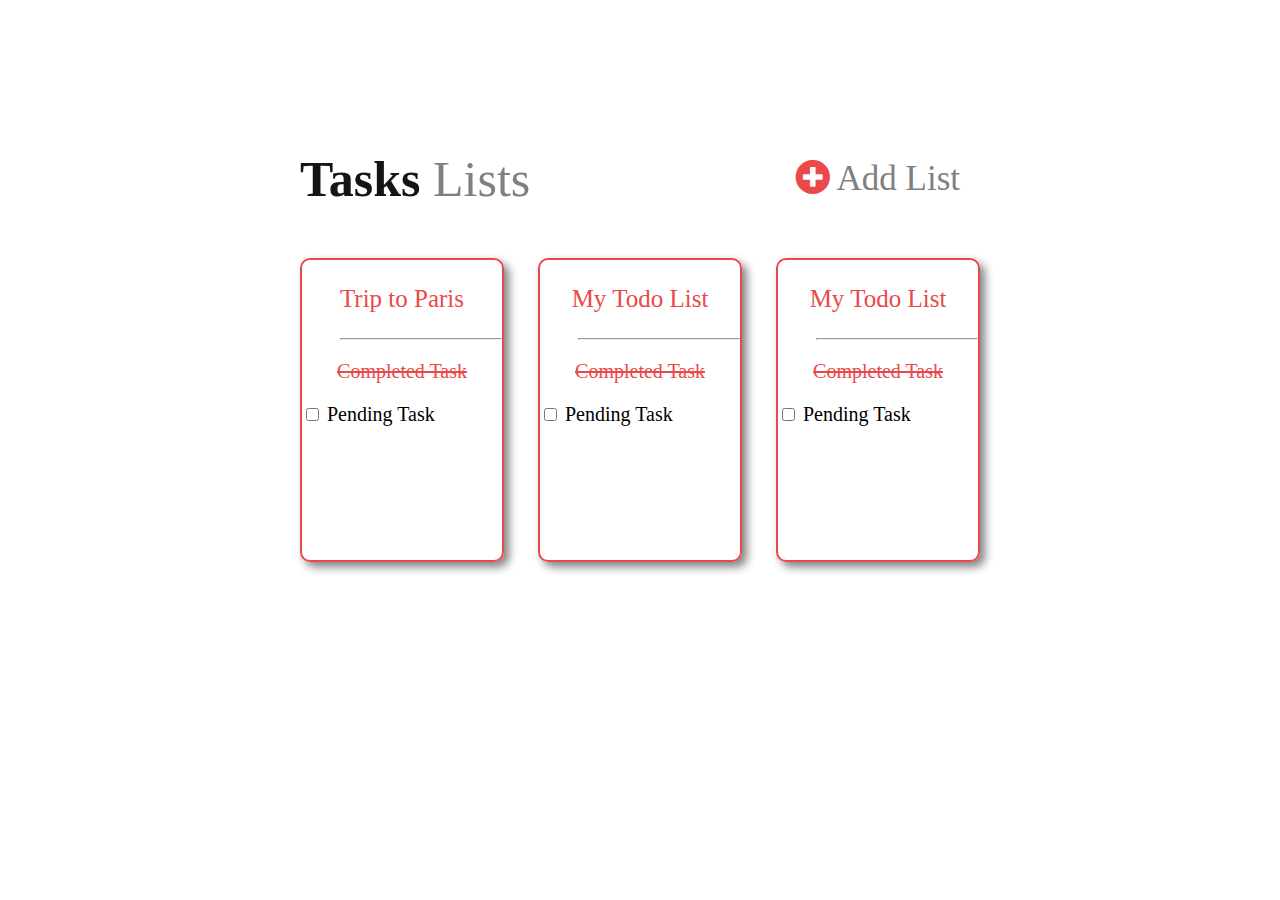
==== index.html @ 40825ae4 "home" ====
<!DOCTYPE html>
<html lang="en">

<head>
    <meta charset="UTF-8">
    <meta http-equiv="X-UA-Compatible" content="IE=edge">
    <meta name="viewport" content="width=device-width, initial-scale=1.0">
    <title>Todo|Home</title>
    <link rel="stylesheet" href="./styles/index.css">
    <link rel="stylesheet" href="https://cdnjs.cloudflare.com/ajax/libs/font-awesome/5.15.4/css/all.min.css" integrity="sha512-1ycn6IcaQQ40/MKBW2W4Rhis/DbILU74C1vSrLJxCq57o941Ym01SwNsOMqvEBFlcgUa6xLiPY/NS5R+E6ztJQ==" crossorigin="anonymous" referrerpolicy="no-referrer">
</head>

<body>
    <div class="container">

        <div class="first">

            <div class="heading">
                <span class="tasks">Tasks</span>
                <span class="lists"> Lists</span>
            </div>
            <div class="add">
                <span class="plus">
                    <i class="fas fa-plus-circle"></i>
                </span>
                <span class="textadd">
                    Add List
                </span>
            </div>

        </div>

        <div class="second">

            <div class="box1 box">
                <center>
                    <p class="subhead">Trip to Paris</p>
                    <hr>
                    <p class="strike">Completed Task</p>
                </center>
                <form action="" class="forms forms1">
                    <input type="checkbox" name="items" id=item1>
                    <label for="item1">Pending Task</label>
                </form>
            </div>
            <div class="box2 box">
                <center>
                    <p class="subhead">My Todo List</p>
                    <hr>
                    <p class="strike">Completed Task</p>
                </center>
                <form action="" class="forms forms1">
                    <input type="checkbox" name="items" id=item1>
                    <label for="item1">Pending Task</label>
                </form>
            </div>
            <div class="box3 box">
                <center>
                    <p class="subhead">My Todo List</p>
                    <hr>
                    <p class="strike">Completed Task</p>
                </center>
                <form action="" class="forms forms1">
                    <input type="checkbox" name="items" id=item1>
                    <label for="item1">Pending Task</label>
                </form>
            </div>



        </div>

    </div>
</body>

</html>
---- styles/index.css ----
body {
    margin: 0px;
    padding: 0px;
}

.container {
    margin: 50px;
    padding: 50px;
}

.first {
    display: flex;
    margin: 50px;
    padding-left: 150px;
    padding-right: 170px;
    justify-content: space-between;
}

.heading {
    font-size: 50px;
}

.tasks {
    font-weight: bolder;
    color: rgb(22, 21, 21);
}

.lists {
    color: grey;
}

.fa-plus-circle:before {
    content: "\f055";
    color: rgb(235, 73, 73);
}

.add {
    font-size: 35px;
    color: grey;
    margin-top: 9px;
}

.textadd {
    font-size: 35px;
    color: grey;
    margin-top: 9px;
}

.second {
    display: flex;
    margin-left: 50px;
    margin-right: 50px;
    margin-bottom: 50px;
    padding-left: 150px;
    padding-right: 150px;
    padding-bottom: 100px;
    justify-content: space-between;
}

.subhead {
    font-size: 25px;
    color: rgb(235, 73, 73);
}

.strike {
    text-decoration: line-through;
    font-size: 20px;
    color: rgb(235, 73, 73);
    font-weight: 500;
}

.box {
    height: 300px;
    width: 200px;
    border: 2px solid rgb(235, 73, 73);
    border-radius: 10px;
    box-shadow: 5px 5px 10px grey;
}

.forms {
    font-size: 20px;
}

hr {
    width: 80%;
    margin-right: 0px;
}
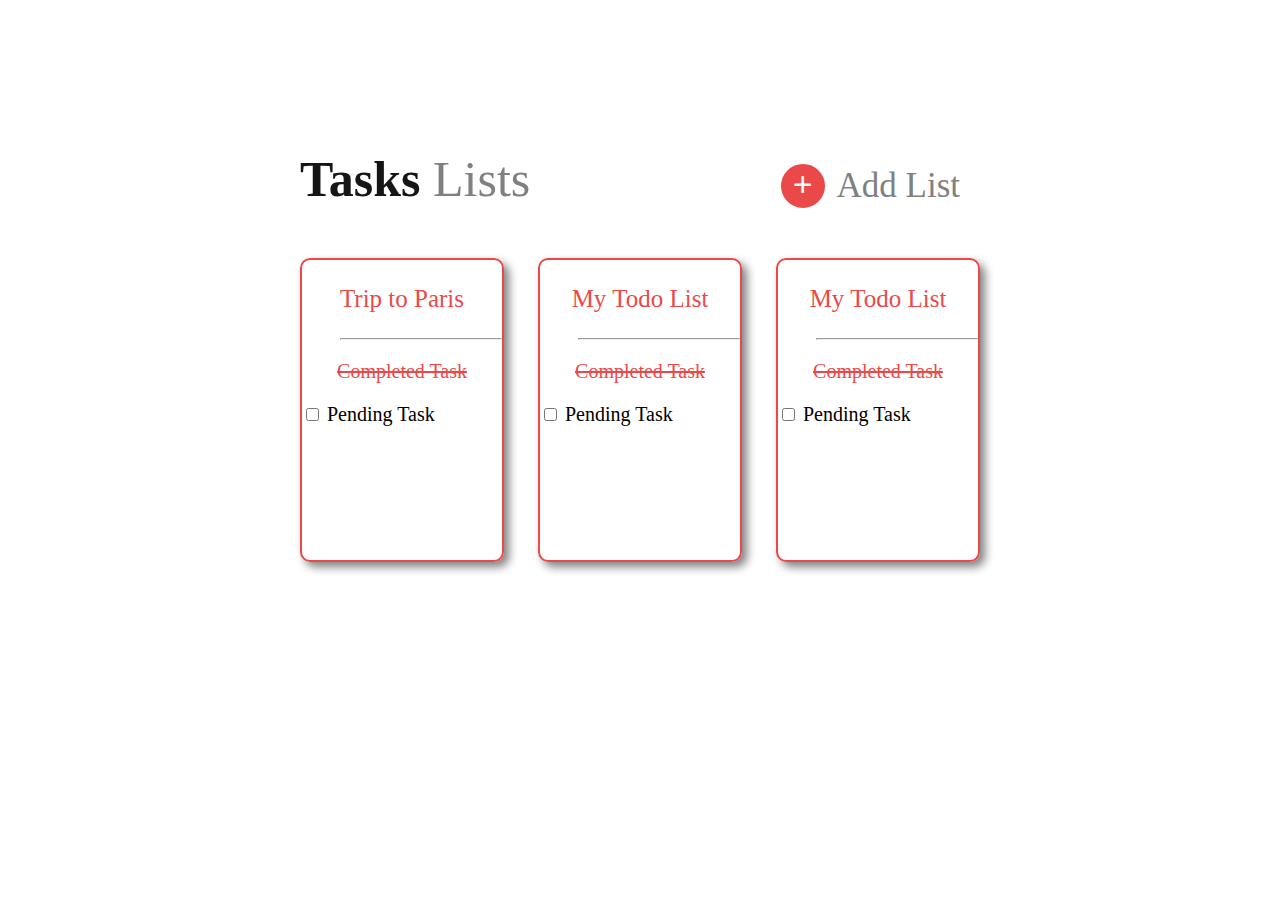
==== commit a113bd21: "home" ====
--- a/index.html
+++ b/index.html
@@ -10,6 +10,7 @@
     <link rel="stylesheet" href="https://cdnjs.cloudflare.com/ajax/libs/font-awesome/5.15.4/css/all.min.css" integrity="sha512-1ycn6IcaQQ40/MKBW2W4Rhis/DbILU74C1vSrLJxCq57o941Ym01SwNsOMqvEBFlcgUa6xLiPY/NS5R+E6ztJQ==" crossorigin="anonymous" referrerpolicy="no-referrer">
 </head>
 
+
 <body>
     <div class="container">
 
@@ -20,9 +21,9 @@
                 <span class="lists"> Lists</span>
             </div>
             <div class="add">
-                <span class="plus">
-                    <i class="fas fa-plus-circle"></i>
-                </span>
+
+                <span class="plussign">+</span>
+
                 <span class="textadd">
                     Add List
                 </span>
--- a/styles/index.css
+++ b/styles/index.css
@@ -29,9 +29,18 @@
     color: grey;
 }
 
-.fa-plus-circle:before {
-    content: "\f055";
-    color: rgb(235, 73, 73);
+.plussign {
+    display: inline-block;
+    height: 40px;
+    width: 30px;
+    padding-left: 10px;
+    margin-right: 5px;
+    margin-top: 5px;
+    border: 2px solid rgb(235, 73, 73);
+    border-radius: 50%;
+    background-color: rgb(235, 73, 73);
+    color: white;
+    font-weight: bold;
 }
 
 .add {
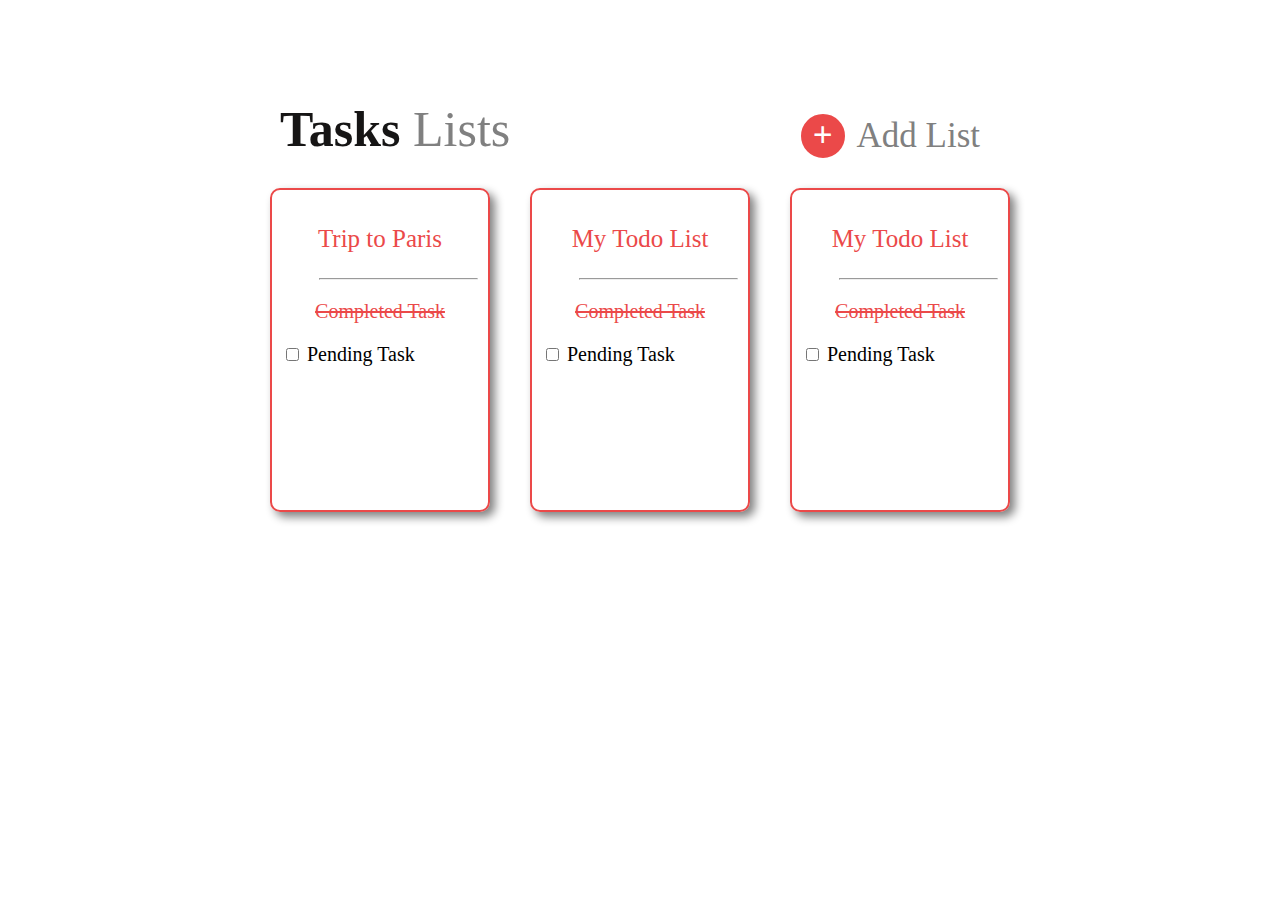
==== commit 34a0da23: "links" ====
--- a/index.html
+++ b/index.html
@@ -6,7 +6,7 @@
     <meta http-equiv="X-UA-Compatible" content="IE=edge">
     <meta name="viewport" content="width=device-width, initial-scale=1.0">
     <title>Todo|Home</title>
-    <link rel="stylesheet" href="./styles/index.css">
+    <link rel="stylesheet" href="index.css">
     <link rel="stylesheet" href="https://cdnjs.cloudflare.com/ajax/libs/font-awesome/5.15.4/css/all.min.css" integrity="sha512-1ycn6IcaQQ40/MKBW2W4Rhis/DbILU74C1vSrLJxCq57o941Ym01SwNsOMqvEBFlcgUa6xLiPY/NS5R+E6ztJQ==" crossorigin="anonymous" referrerpolicy="no-referrer">
 </head>
 
@@ -25,7 +25,7 @@
                 <span class="plussign">+</span>
 
                 <span class="textadd">
-                    Add List
+                    <a href="third.html">Add List</a> 
                 </span>
             </div>
 
@@ -35,7 +35,9 @@
 
             <div class="box1 box">
                 <center>
-                    <p class="subhead">Trip to Paris</p>
+                    <a class="trip" href="second.html">
+                        <p class="subhead">Trip to Paris</p>
+                    </a>
                     <hr>
                     <p class="strike">Completed Task</p>
                 </center>
--- a/index.css
+++ b/index.css
@@ -0,0 +1,109 @@
+body {
+    margin: 0px;
+    padding: 0px;
+}
+
+.container {
+    margin: 50px;
+    padding: 50px;
+}
+
+.first {
+    display: flex;
+    margin-left: 30px;
+    margin-right: 30px;
+    margin-bottom: 30px;
+    padding-left: 150px;
+    padding-right: 170px;
+    justify-content: space-between;
+}
+
+.heading {
+    font-size: 50px;
+}
+
+.tasks {
+    font-weight: bolder;
+    color: rgb(22, 21, 21);
+}
+
+.lists {
+    color: grey;
+}
+
+.plussign {
+    display: inline-block;
+    height: 40px;
+    width: 30px;
+    padding-left: 10px;
+    margin-right: 5px;
+    margin-top: 5px;
+    border: 2px solid rgb(235, 73, 73);
+    border-radius: 50%;
+    background-color: rgb(235, 73, 73);
+    color: white;
+    font-weight: bold;
+}
+
+.add {
+    font-size: 35px;
+    color: grey;
+    margin-top: 9px;
+}
+
+.textadd {
+    font-size: 35px;
+    color: grey;
+    margin-top: 9px;
+}
+
+.second {
+    display: flex;
+    margin-left: 50px;
+    margin-right: 50px;
+    margin-bottom: 50px;
+    padding-left: 100px;
+    padding-right: 100px;
+    padding-bottom: 100px;
+    justify-content: space-around;
+    align-items: stretch;
+}
+
+.subhead {
+    font-size: 25px;
+    color: rgb(235, 73, 73);
+}
+
+.strike {
+    text-decoration: line-through;
+    font-size: 20px;
+    color: rgb(235, 73, 73);
+    font-weight: 500;
+}
+
+.box {
+    height: 300px;
+    width: 230px;
+    margin-left: 20px;
+    margin-right: 20px;
+    border: 2px solid rgb(235, 73, 73);
+    border-radius: 10px;
+    box-shadow: 5px 5px 10px grey;
+    padding: 10px;
+}
+
+.forms {
+    font-size: 20px;
+}
+
+hr {
+    width: 80%;
+    margin-right: 0px;
+}
+
+a {
+    font-size: 35px;
+    color: grey;
+    margin-top: 9px;
+    text-decoration: none;
+}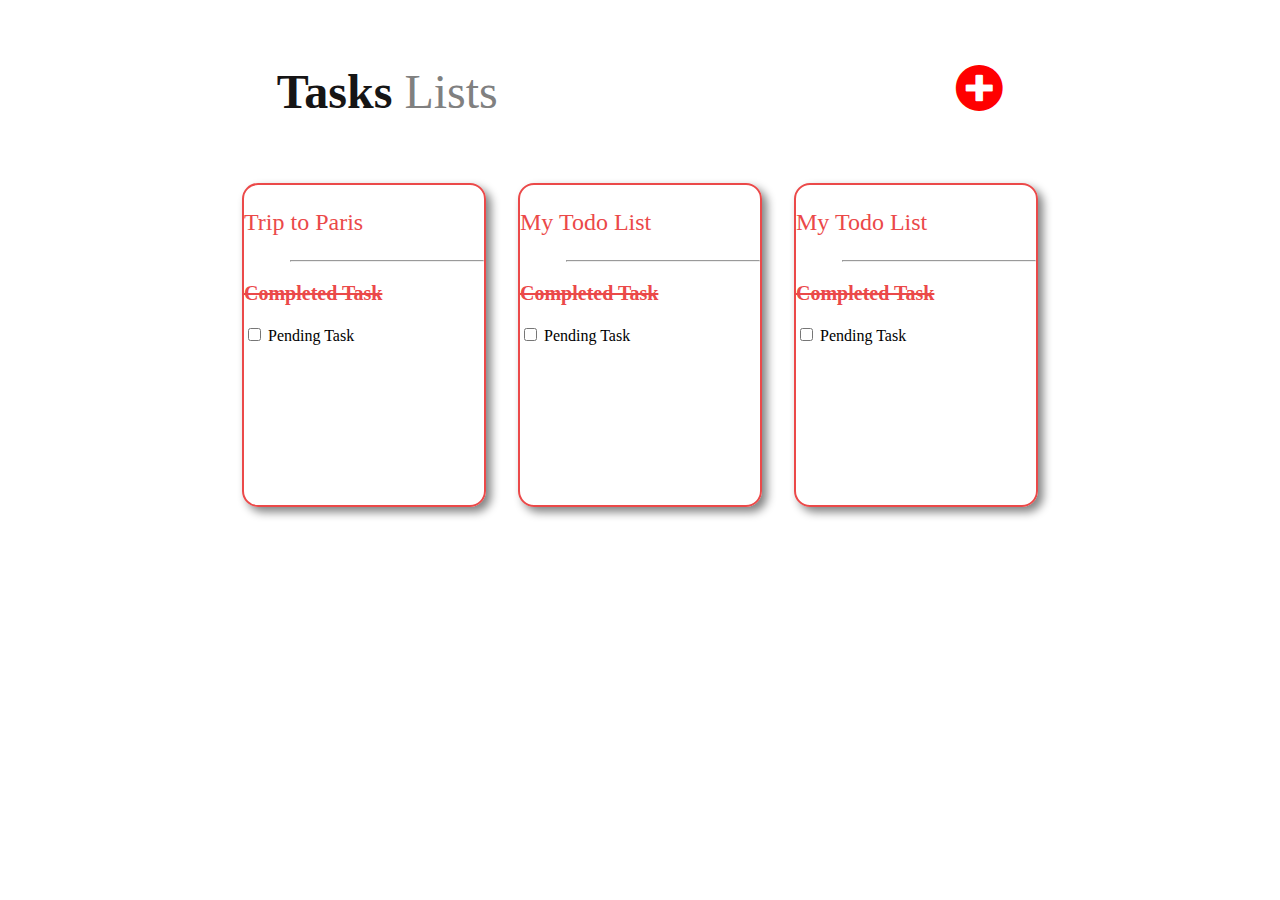
==== commit ae8bf3e7: "responsive" ====
--- a/index.html
+++ b/index.html
@@ -21,12 +21,7 @@
                 <span class="lists"> Lists</span>
             </div>
             <div class="add">
-
-                <span class="plussign">+</span>
-
-                <span class="textadd">
-                    <a href="third.html">Add List</a> 
-                </span>
+                <a href="third.html"><span class="plussign"><i class="fas fa-plus-circle"></i></span></a>
             </div>
 
         </div>
@@ -34,35 +29,57 @@
         <div class="second">
 
             <div class="box1 box">
-                <center>
+              
                     <a class="trip" href="second.html">
                         <p class="subhead">Trip to Paris</p>
                     </a>
                     <hr>
                     <p class="strike">Completed Task</p>
-                </center>
+                
                 <form action="" class="forms forms1">
                     <input type="checkbox" name="items" id=item1>
                     <label for="item1">Pending Task</label>
                 </form>
             </div>
             <div class="box2 box">
-                <center>
+                
                     <p class="subhead">My Todo List</p>
                     <hr>
                     <p class="strike">Completed Task</p>
-                </center>
+               
                 <form action="" class="forms forms1">
                     <input type="checkbox" name="items" id=item1>
                     <label for="item1">Pending Task</label>
                 </form>
             </div>
             <div class="box3 box">
-                <center>
+                
                     <p class="subhead">My Todo List</p>
                     <hr>
                     <p class="strike">Completed Task</p>
-                </center>
+               
+                <form action="" class="forms forms1">
+                    <input type="checkbox" name="items" id=item1>
+                    <label for="item1">Pending Task</label>
+                </form>
+            </div>
+            <div class="box4 box">
+                
+                    <p class="subhead">My Todo List</p>
+                    <hr>
+                    <p class="strike">Completed Task</p>
+               
+                <form action="" class="forms forms1">
+                    <input type="checkbox" name="items" id=item1>
+                    <label for="item1">Pending Task</label>
+                </form>
+            </div>
+            <div class="box5 box">
+                
+                    <p class="subhead">My Todo List</p>
+                    <hr>
+                    <p class="strike">Completed Task</p>
+               
                 <form action="" class="forms forms1">
                     <input type="checkbox" name="items" id=item1>
                     <label for="item1">Pending Task</label>
--- a/index.css
+++ b/index.css
@@ -1,109 +1,303 @@
 body {
-    margin: 0px;
-    padding: 0px;
+  overflow: hidden;
+  height: 90vh;
+  width: 90vw;
+  margin: auto;
+  padding: auto;
+  margin-top: 2rem;
 }
 
 .container {
-    margin: 50px;
-    padding: 50px;
+  box-sizing: border-box;
+  position: absolute;
+  margin: auto;
+  padding: auto;
+  width: 90vw;
+  height: 90vh;
 }
 
 .first {
-    display: flex;
-    margin-left: 30px;
-    margin-right: 30px;
-    margin-bottom: 30px;
-    padding-left: 150px;
-    padding-right: 170px;
+  box-sizing: border-box;
+  display: flex;
+  width: 100%;
+  justify-content: space-around;
+  margin-bottom: 4rem;
+  margin-top: 2rem;
+}
+
+.heading {
+  box-sizing: border-box;
+  font-size: 3rem;
+  margin-right: 2rem;
+  padding-right: 6rem;
+  margin-left: 3rem;
+}
+
+.tasks {
+  font-weight: bolder;
+  color: rgb(22, 21, 21);
+}
+
+.lists {
+  color: grey;
+}
+
+.fa,
+.fas {
+  color: red;
+  margin-right: 3rem;
+  font-size: 3rem;
+}
+.box5 {
+  display: none;
+}
+.box4 {
+  display: none;
+}
+
+.second {
+  box-sizing: border-box;
+  display: flex;
+  justify-content: center;
+  align-items: center;
+  margin-top: 2rem;
+  width: 100%;
+  height: auto;
+  position: relative;
+}
+
+.subhead {
+  font-size: 1.5rem;
+  color: rgb(235, 73, 73);
+}
+
+.strike {
+  text-decoration: line-through;
+  font-size: 20px;
+  color: rgb(235, 73, 73);
+  font-weight: bold;
+}
+
+.box {
+  height: 20rem;
+  width: 15rem;
+  margin-left: 1rem;
+  margin-right: 1rem;
+  border: 2px solid rgb(235, 73, 73);
+  border-radius: 1rem;
+  box-shadow: 5px 5px 10px grey;
+}
+
+.forms {
+  font-size: 1rem;
+}
+
+hr {
+  width: 80%;
+  margin-right: 0rem;
+}
+
+a {
+  font-size: 2rem;
+  color: grey;
+  margin-top: 9px;
+  text-decoration: none;
+}
+
+@media screen and (min-width: 0px) and (max-width: 767px) {
+  body {
+    overflow: hidden;
+    height: 85vh;
+    width: 90vw;
+    margin: auto;
+    padding: auto;
+  }
+
+  .fa,
+  .fas {
+    color: red;
+
+    font-size: 2rem;
+  }
+  .heading {
+    box-sizing: border-box;
+    display: flex;
+    font-size: 2rem;
+    margin-right: 0rem;
+    padding-right: 0rem;
+    margin-left: 1rem;
+  }
+  .tasks {
+    font-size: 2rem;
+    padding-right: 0.2rem;
+  }
+  .lists {
+    font-size: 2rem;
+  }
+
+  .container {
+    box-sizing: border-box;
+    position: absolute;
+    margin: auto;
+    padding: auto;
+    width: 90vw;
+    height: 85vh;
+  }
+
+  hr {
+    display: none;
+  }
+  .first {
+    box-sizing: border-box;
+    display: flex;
+    width: 100%;
     justify-content: space-between;
-}
-
-.heading {
-    font-size: 50px;
-}
-
-.tasks {
-    font-weight: bolder;
-    color: rgb(22, 21, 21);
-}
-
-.lists {
-    color: grey;
-}
-
-.plussign {
-    display: inline-block;
-    height: 40px;
-    width: 30px;
-    padding-left: 10px;
-    margin-right: 5px;
-    margin-top: 5px;
-    border: 2px solid rgb(235, 73, 73);
-    border-radius: 50%;
-    background-color: rgb(235, 73, 73);
-    color: white;
-    font-weight: bold;
-}
-
-.add {
-    font-size: 35px;
-    color: grey;
-    margin-top: 9px;
-}
-
-.textadd {
-    font-size: 35px;
-    color: grey;
-    margin-top: 9px;
-}
-
-.second {
-    display: flex;
-    margin-left: 50px;
-    margin-right: 50px;
-    margin-bottom: 50px;
-    padding-left: 100px;
-    padding-right: 100px;
-    padding-bottom: 100px;
-    justify-content: space-around;
-    align-items: stretch;
-}
-
-.subhead {
-    font-size: 25px;
-    color: rgb(235, 73, 73);
-}
-
-.strike {
-    text-decoration: line-through;
-    font-size: 20px;
-    color: rgb(235, 73, 73);
-    font-weight: 500;
-}
-
-.box {
-    height: 300px;
-    width: 230px;
-    margin-left: 20px;
-    margin-right: 20px;
+  }
+
+  .second {
+    box-sizing: border-box;
+    display: flex;
+    justify-content: center;
+    align-items: center;
+    flex-direction: column;
+    width: 100%;
+    height: auto;
+    position: relative;
+  }
+
+  .box {
+    box-sizing: border-box;
+    height: 3rem;
+    width: 90%;
     border: 2px solid rgb(235, 73, 73);
     border-radius: 10px;
     box-shadow: 5px 5px 10px grey;
-    padding: 10px;
-}
-
-.forms {
-    font-size: 20px;
-}
-
-hr {
-    width: 80%;
-    margin-right: 0px;
-}
-
-a {
-    font-size: 35px;
+    margin: 1rem;
+    padding-bottom: 2rem;
+  }
+  .subhead {
+    margin-left: 1rem;
+    font-size: 1rem;
+  }
+
+  .strike {
+    display: none;
+  }
+
+  .forms {
+    display: none;
+  }
+
+  a {
+    font-size: 1rem;
     color: grey;
-    margin-top: 9px;
     text-decoration: none;
-}+  }
+
+  .box5 {
+    display: inherit;
+  }
+  .box4 {
+    display: inherit;
+  }
+}
+
+@media screen and (min-width: 768px) and (max-width: 1024px) {
+  body {
+    overflow: hidden;
+    height: 85vh;
+    width: 90vw;
+    margin: auto;
+    padding: auto;
+  }
+
+  .fa,
+  .fas {
+    color: red;
+    margin-right: 5rem;
+    font-size: 2rem;
+  }
+  .heading {
+    display: flex;
+    justify-content: space-around;
+  }
+  .tasks {
+    font-size: 2rem;
+    padding-right: 0.2rem;
+    padding-left: 1rem;
+  }
+  .lists {
+    font-size: 2rem;
+    padding-right: auto;
+  }
+
+  .container {
+    box-sizing: border-box;
+    position: absolute;
+    margin: auto;
+    padding: auto;
+    width: 90vw;
+    height: 85vh;
+  }
+
+  hr {
+    display: none;
+  }
+  .first {
+    box-sizing: border-box;
+    display: flex;
+    width: 100%;
+    justify-content: space-between;
+  }
+
+  .heading {
+    font-size: 2rem;
+  }
+
+  .second {
+    box-sizing: border-box;
+    display: flex;
+    justify-content: center;
+    align-items: center;
+    flex-direction: column;
+    width: 100%;
+    height: auto;
+    position: relative;
+  }
+
+  .box {
+    box-sizing: border-box;
+    height: 3rem;
+    width: 90%;
+    border: 2px solid rgb(235, 73, 73);
+    border-radius: 10px;
+    box-shadow: 5px 5px 10px grey;
+    margin: 1rem;
+    padding-bottom: 2rem;
+  }
+  .subhead {
+    margin-left: 1rem;
+    font-size: 1rem;
+  }
+
+  .strike {
+    display: none;
+  }
+
+  .forms {
+    display: none;
+  }
+
+  a {
+    font-size: 1rem;
+    color: grey;
+    text-decoration: none;
+  }
+
+  .box5 {
+    display: inherit;
+  }
+  .box4 {
+    display: inherit;
+  }
+}
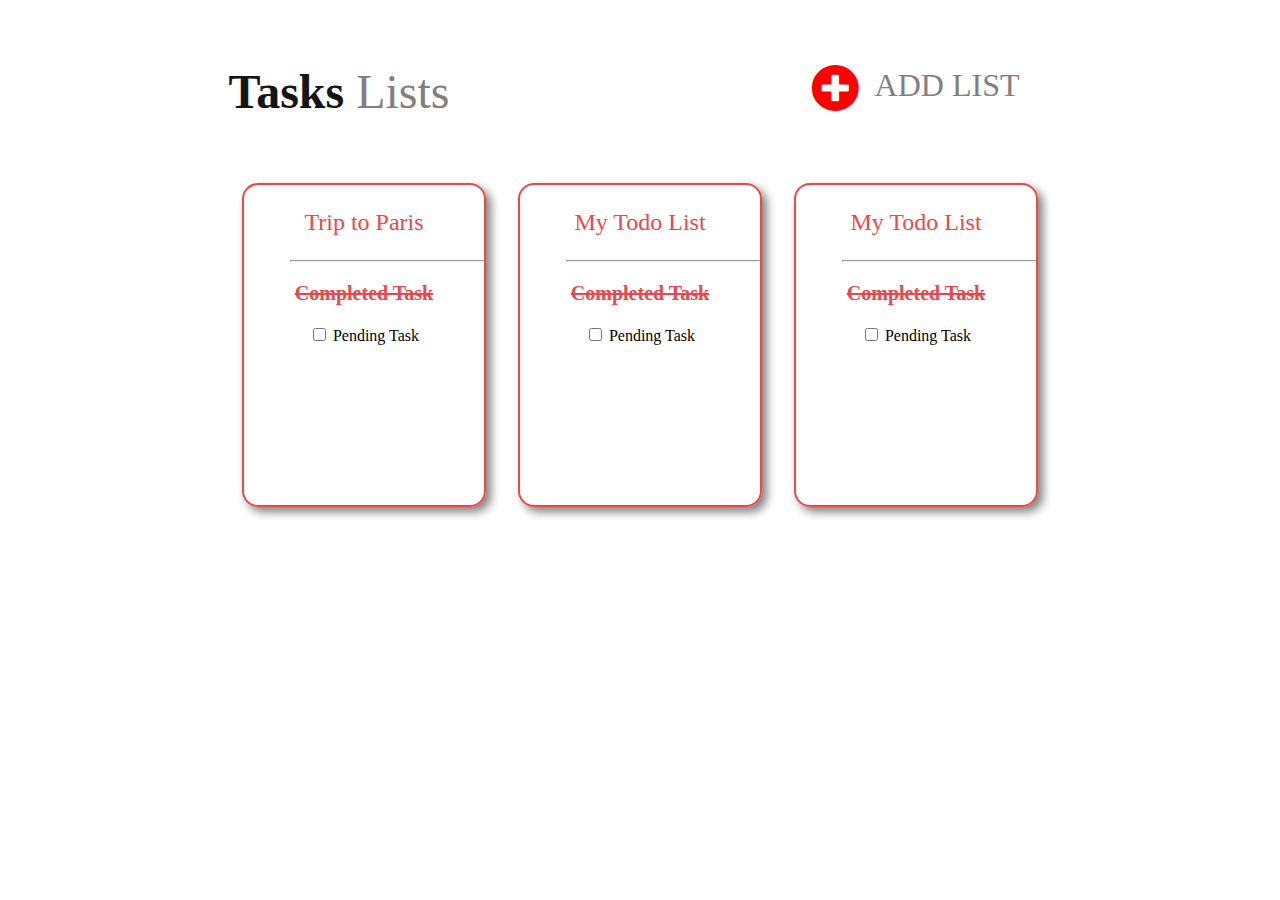
==== commit 996f0c53: "final commit" ====
--- a/index.html
+++ b/index.html
@@ -21,7 +21,10 @@
                 <span class="lists"> Lists</span>
             </div>
             <div class="add">
-                <a href="third.html"><span class="plussign"><i class="fas fa-plus-circle"></i></span></a>
+                <a href="third.html">
+                    <i class="fas fa-plus-circle"></i>
+                </a> 
+                    <span class="lis">ADD LIST</span>  
             </div>
 
         </div>
--- a/index.css
+++ b/index.css
@@ -42,12 +42,27 @@
   color: grey;
 }
 
+i.fas.fa-plus-circle {
+  margin-right: 1rem;
+}
+.add {
+  display: flex;
+  justify-content: space-evenly;
+}
+.lis {
+  font-size: 2rem;
+  color: grey;
+  margin-right: 5rem;
+  margin-top: 0.2rem;
+}
+
 .fa,
 .fas {
   color: red;
   margin-right: 3rem;
   font-size: 3rem;
 }
+
 .box5 {
   display: none;
 }
@@ -86,10 +101,12 @@
   border: 2px solid rgb(235, 73, 73);
   border-radius: 1rem;
   box-shadow: 5px 5px 10px grey;
+  text-align: center;
 }
 
 .forms {
   font-size: 1rem;
+  text-align: center;
 }
 
 hr {
@@ -100,7 +117,6 @@
 a {
   font-size: 2rem;
   color: grey;
-  margin-top: 9px;
   text-decoration: none;
 }
 
@@ -116,7 +132,7 @@
   .fa,
   .fas {
     color: red;
-
+    margin-right: 1rem;
     font-size: 2rem;
   }
   .heading {
@@ -135,6 +151,9 @@
     font-size: 2rem;
   }
 
+  .lis {
+    display: none;
+  }
   .container {
     box-sizing: border-box;
     position: absolute;
@@ -174,10 +193,12 @@
     box-shadow: 5px 5px 10px grey;
     margin: 1rem;
     padding-bottom: 2rem;
+    text-align: center;
   }
   .subhead {
     margin-left: 1rem;
     font-size: 1rem;
+    text-align: center;
   }
 
   .strike {
@@ -186,19 +207,23 @@
 
   .forms {
     display: none;
+    text-align: center;
   }
 
   a {
     font-size: 1rem;
     color: grey;
     text-decoration: none;
+    text-align: center;
   }
 
   .box5 {
-    display: inherit;
+    display: block;
+    text-align: center;
   }
   .box4 {
-    display: inherit;
+    display: block;
+    text-align: center;
   }
 }
 
@@ -210,11 +235,14 @@
     margin: auto;
     padding: auto;
   }
+  .lis {
+    display: none;
+  }
 
   .fa,
   .fas {
     color: red;
-    margin-right: 5rem;
+    margin-right: 3rem;
     font-size: 2rem;
   }
   .heading {
@@ -295,9 +323,11 @@
   }
 
   .box5 {
-    display: inherit;
+    display: block;
+    text-align: center;
   }
   .box4 {
-    display: inherit;
-  }
-}
+    display: block;
+    text-align: center;
+  }
+}
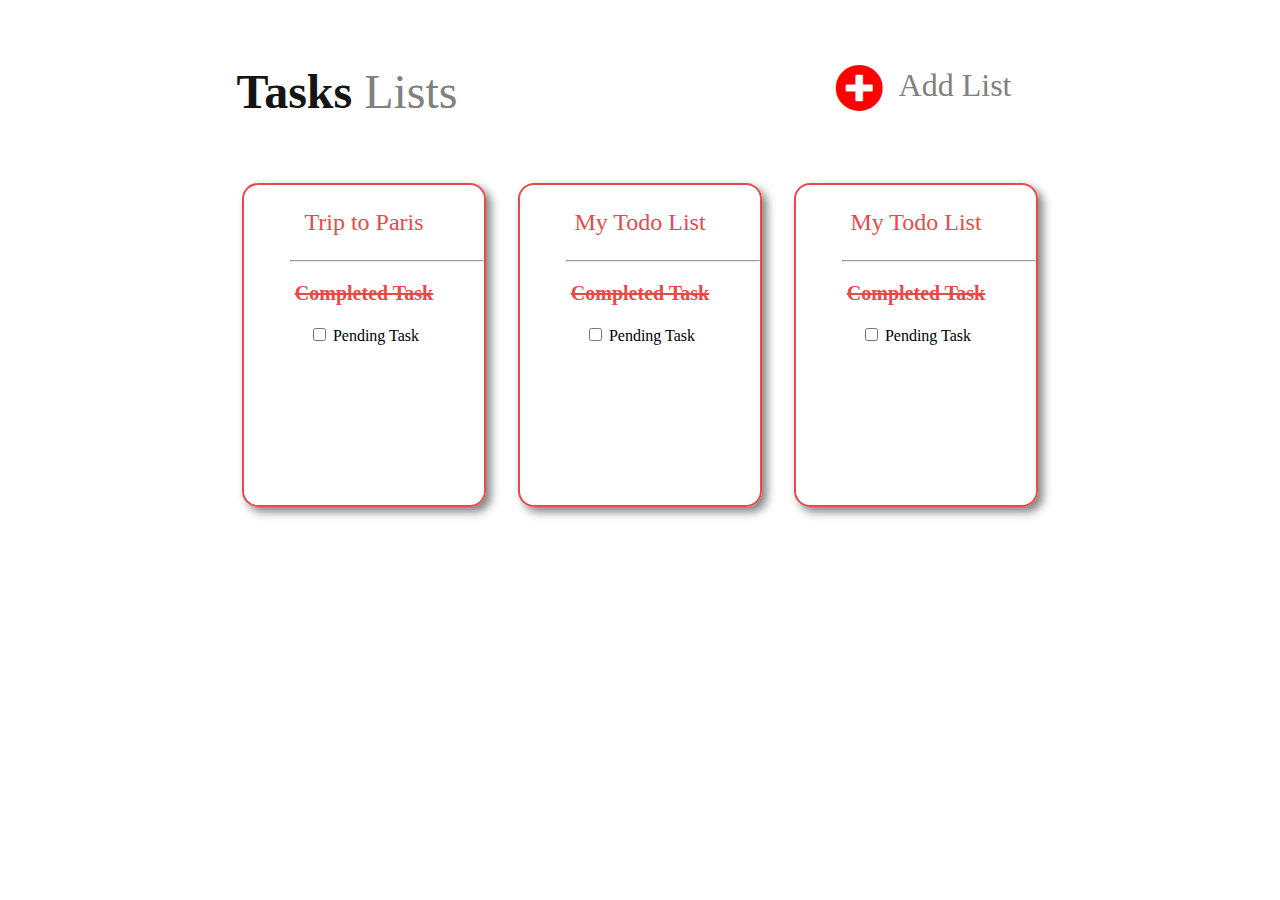
==== commit 799508f6: "final commit" ====
--- a/index.html
+++ b/index.html
@@ -24,7 +24,7 @@
                 <a href="third.html">
                     <i class="fas fa-plus-circle"></i>
                 </a> 
-                    <span class="lis">ADD LIST</span>  
+                    <span class="lis">Add List</span>  
             </div>
 
         </div>
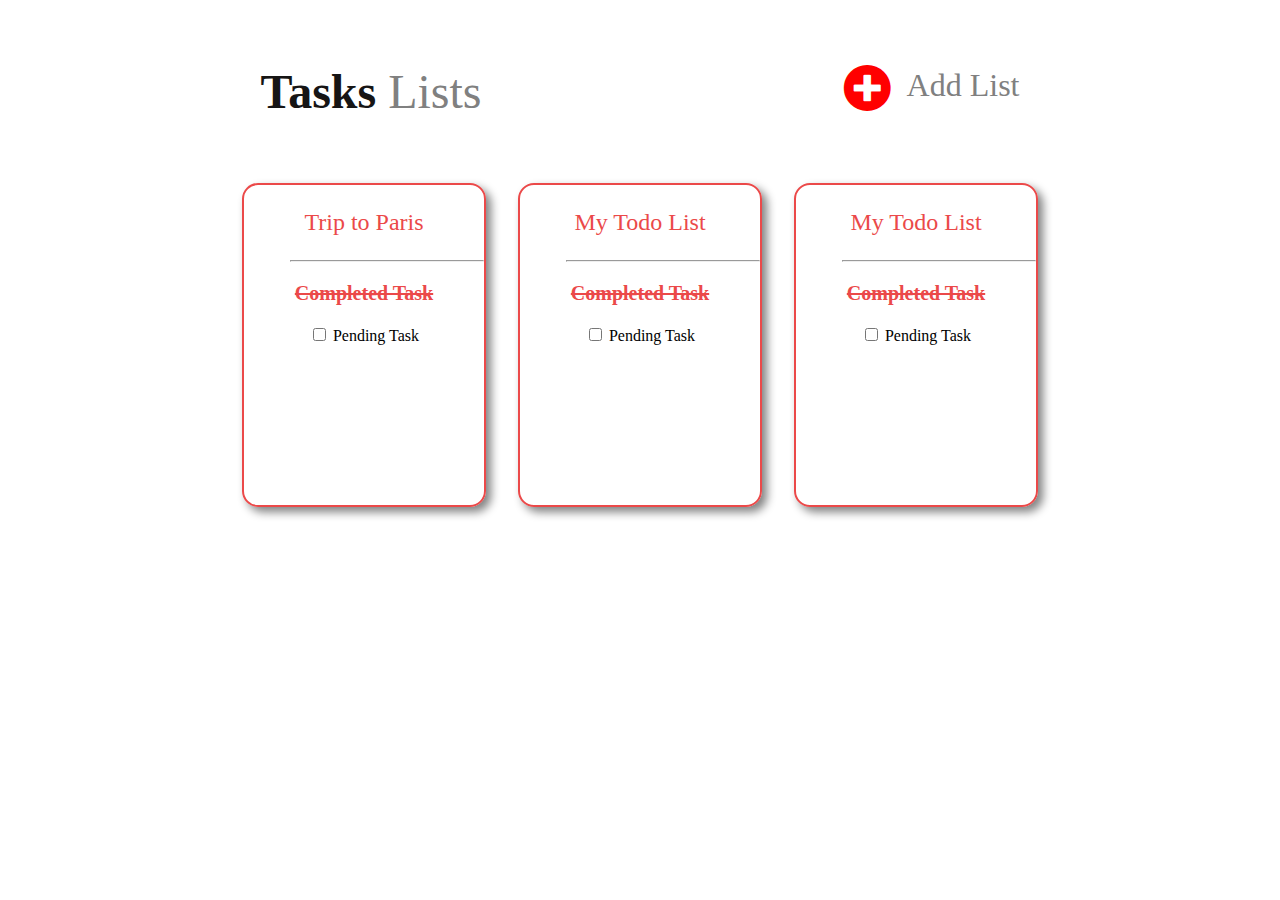
==== commit 327eaf56: "final" ====
--- a/index.html
+++ b/index.html
@@ -66,28 +66,7 @@
                     <label for="item1">Pending Task</label>
                 </form>
             </div>
-            <div class="box4 box">
-                
-                    <p class="subhead">My Todo List</p>
-                    <hr>
-                    <p class="strike">Completed Task</p>
-               
-                <form action="" class="forms forms1">
-                    <input type="checkbox" name="items" id=item1>
-                    <label for="item1">Pending Task</label>
-                </form>
-            </div>
-            <div class="box5 box">
-                
-                    <p class="subhead">My Todo List</p>
-                    <hr>
-                    <p class="strike">Completed Task</p>
-               
-                <form action="" class="forms forms1">
-                    <input type="checkbox" name="items" id=item1>
-                    <label for="item1">Pending Task</label>
-                </form>
-            </div>
+            
 
 
 
--- a/index.css
+++ b/index.css
@@ -30,7 +30,7 @@
   font-size: 3rem;
   margin-right: 2rem;
   padding-right: 6rem;
-  margin-left: 3rem;
+  margin-left: 5rem;
 }
 
 .tasks {
@@ -61,13 +61,6 @@
   color: red;
   margin-right: 3rem;
   font-size: 3rem;
-}
-
-.box5 {
-  display: none;
-}
-.box4 {
-  display: none;
 }
 
 .second {
@@ -216,15 +209,6 @@
     text-decoration: none;
     text-align: center;
   }
-
-  .box5 {
-    display: block;
-    text-align: center;
-  }
-  .box4 {
-    display: block;
-    text-align: center;
-  }
 }
 
 @media screen and (min-width: 768px) and (max-width: 1024px) {
@@ -321,13 +305,4 @@
     color: grey;
     text-decoration: none;
   }
-
-  .box5 {
-    display: block;
-    text-align: center;
-  }
-  .box4 {
-    display: block;
-    text-align: center;
-  }
-}
+}
